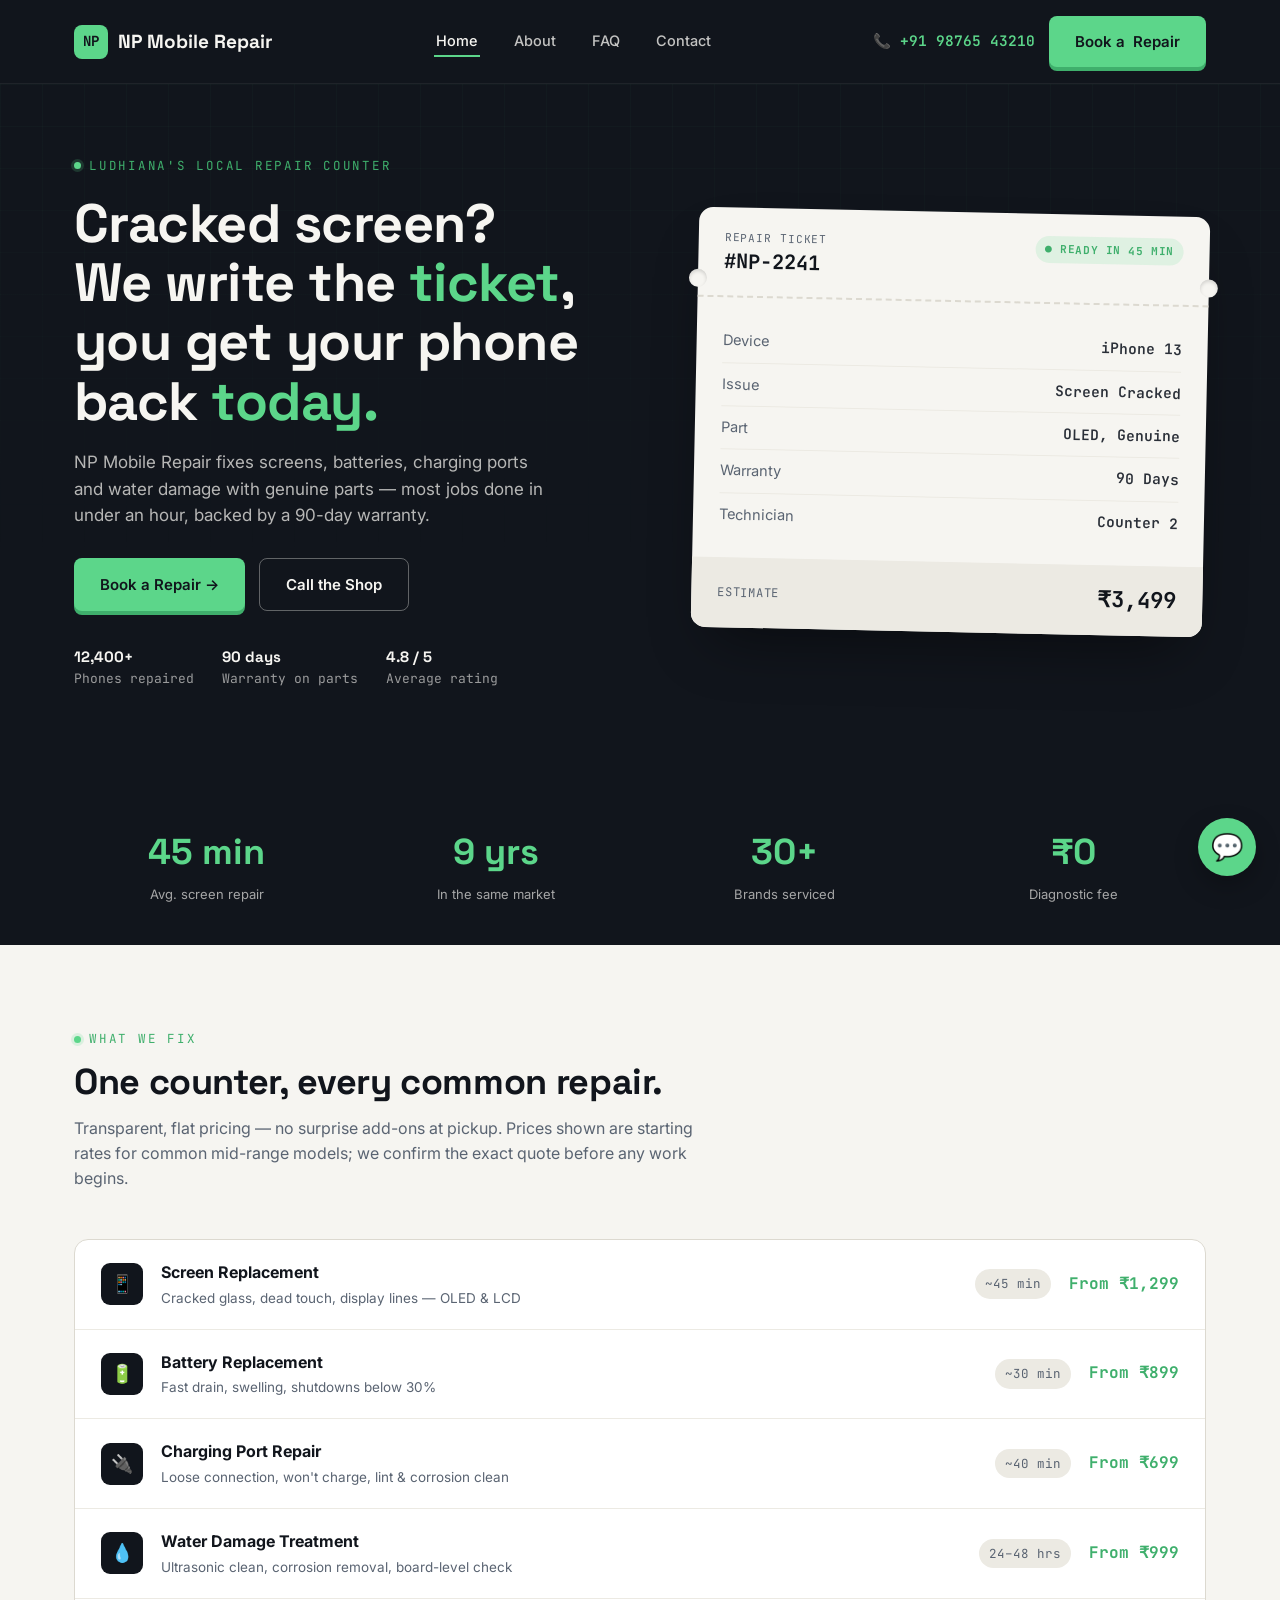
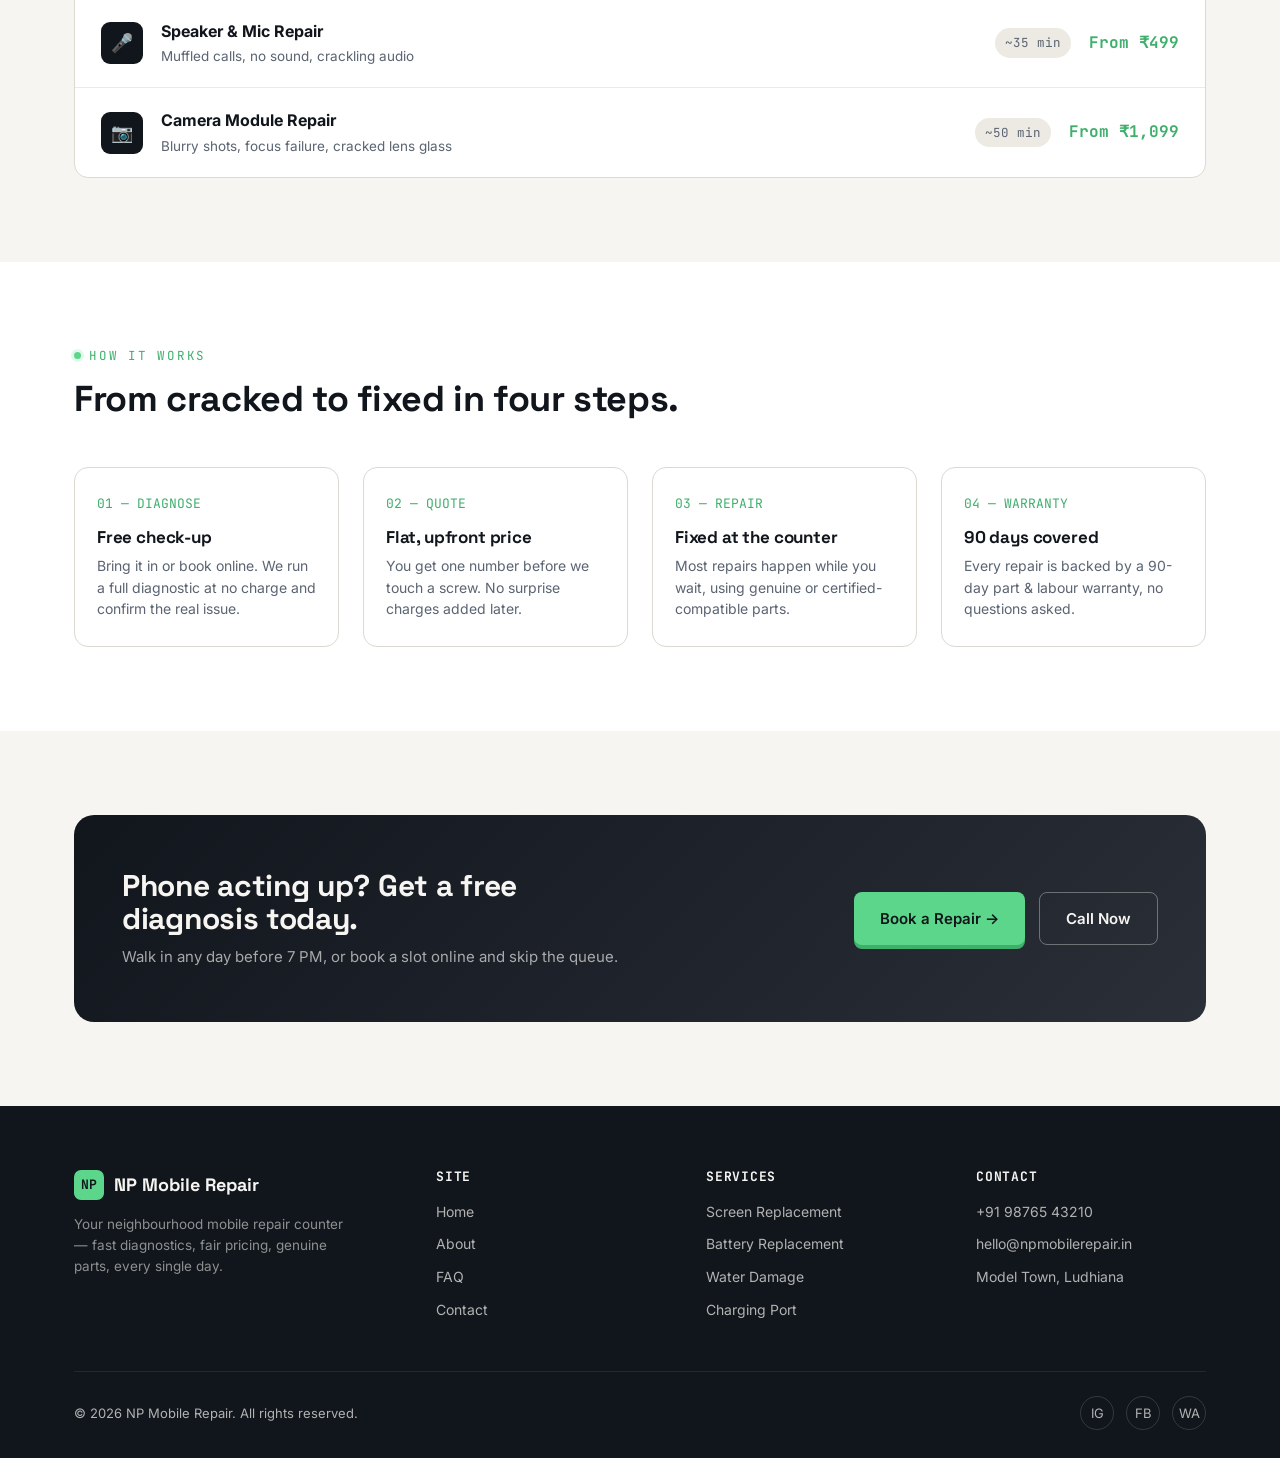
==== index.html @ 380b5847 "Add files via upload" ====
<!DOCTYPE html>
<html lang="en">
<head>
<meta charset="UTF-8">
<meta name="viewport" content="width=device-width, initial-scale=1.0">
<title>NP Mobile Repair — Fast, Honest Phone Repair</title>
<meta name="description" content="NP Mobile Repair fixes screens, batteries, charging ports and water damage with genuine parts and a 90-day warranty. Walk in or book a doorstep visit.">
<link rel="preconnect" href="https://fonts.googleapis.com">
<link href="https://fonts.googleapis.com/css2?family=Space+Grotesk:wght@500;600;700&family=Inter:wght@400;500;600;700&family=JetBrains+Mono:wght@400;500;700&display=swap" rel="stylesheet">
<link rel="stylesheet" href="style.css">
</head>
<body>

<header>
  <nav class="nav wrap">
    <a href="index.html" class="brand"><span class="mark">NP</span> NP Mobile Repair</a>
    <ul class="nav-links">
      <li><a href="index.html" class="active">Home</a></li>
      <li><a href="about.html">About</a></li>
      <li><a href="faq.html">FAQ</a></li>
      <li><a href="contact.html">Contact</a></li>
    </ul>
    <div class="nav-cta">
      <a href="tel:+919876543210" class="nav-phone">📞 +91 98765 43210</a>
      <a href="contact.html" class="btn btn-primary"><span class="full">Book a</span> Repair</a>
    </div>
  </nav>
</header>

<section class="hero">
  <div class="wrap hero-grid">
    <div>
      <span class="eyebrow">Ludhiana's local repair counter</span>
      <h1>Cracked screen?<br>We write the <span class="accent">ticket</span>,<br>you get your phone back <span class="accent">today.</span></h1>
      <p class="hero-sub">NP Mobile Repair fixes screens, batteries, charging ports and water damage with genuine parts — most jobs done in under an hour, backed by a 90-day warranty.</p>
      <div class="hero-actions">
        <a href="contact.html" class="btn btn-primary">Book a Repair →</a>
        <a href="tel:+919876543210" class="btn btn-ghost">Call the Shop</a>
      </div>
      <div class="hero-trust">
        <div><b>12,400+</b>Phones repaired</div>
        <div><b>90 days</b>Warranty on parts</div>
        <div><b>4.8 / 5</b>Average rating</div>
      </div>
    </div>

    <div class="ticket">
      <div class="ticket-hole l"></div>
      <div class="ticket-hole r"></div>
      <div class="ticket-top">
        <div>
          <div class="label">Repair Ticket</div>
          <div class="num">#NP-2241</div>
        </div>
        <span class="ticket-status">● Ready in 45 min</span>
      </div>
      <div class="ticket-body">
        <div class="ticket-row"><span>Device</span><span>iPhone 13</span></div>
        <div class="ticket-row"><span>Issue</span><span>Screen Cracked</span></div>
        <div class="ticket-row"><span>Part</span><span>OLED, Genuine</span></div>
        <div class="ticket-row"><span>Warranty</span><span>90 Days</span></div>
        <div class="ticket-row"><span>Technician</span><span>Counter 2</span></div>
      </div>
      <div class="ticket-foot">
        <span class="total-label">Estimate</span>
        <span class="total-val">₹3,499</span>
      </div>
    </div>
  </div>
</section>

<div class="stats">
  <div class="wrap stats-grid">
    <div><b>45 min</b><span>Avg. screen repair</span></div>
    <div><b>9 yrs</b><span>In the same market</span></div>
    <div><b>30+</b><span>Brands serviced</span></div>
    <div><b>₹0</b><span>Diagnostic fee</span></div>
  </div>
</div>

<section id="services">
  <div class="wrap">
    <div class="section-head">
      <span class="eyebrow">What we fix</span>
      <h2>One counter, every common repair.</h2>
      <p>Transparent, flat pricing — no surprise add-ons at pickup. Prices shown are starting rates for common mid-range models; we confirm the exact quote before any work begins.</p>
    </div>

    <div class="price-list">
      <div class="price-row">
        <div class="price-icon">📱</div>
        <div>
          <div class="price-name">Screen Replacement</div>
          <div class="price-desc">Cracked glass, dead touch, display lines — OLED &amp; LCD</div>
        </div>
        <span class="price-time">~45 min</span>
        <span class="price-val">From ₹1,299</span>
      </div>
      <div class="price-row">
        <div class="price-icon">🔋</div>
        <div>
          <div class="price-name">Battery Replacement</div>
          <div class="price-desc">Fast drain, swelling, shutdowns below 30%</div>
        </div>
        <span class="price-time">~30 min</span>
        <span class="price-val">From ₹899</span>
      </div>
      <div class="price-row">
        <div class="price-icon">🔌</div>
        <div>
          <div class="price-name">Charging Port Repair</div>
          <div class="price-desc">Loose connection, won't charge, lint &amp; corrosion clean</div>
        </div>
        <span class="price-time">~40 min</span>
        <span class="price-val">From ₹699</span>
      </div>
      <div class="price-row">
        <div class="price-icon">💧</div>
        <div>
          <div class="price-name">Water Damage Treatment</div>
          <div class="price-desc">Ultrasonic clean, corrosion removal, board-level check</div>
        </div>
        <span class="price-time">24–48 hrs</span>
        <span class="price-val">From ₹999</span>
      </div>
      <div class="price-row">
        <div class="price-icon">🎤</div>
        <div>
          <div class="price-name">Speaker &amp; Mic Repair</div>
          <div class="price-desc">Muffled calls, no sound, crackling audio</div>
        </div>
        <span class="price-time">~35 min</span>
        <span class="price-val">From ₹499</span>
      </div>
      <div class="price-row">
        <div class="price-icon">📷</div>
        <div>
          <div class="price-name">Camera Module Repair</div>
          <div class="price-desc">Blurry shots, focus failure, cracked lens glass</div>
        </div>
        <span class="price-time">~50 min</span>
        <span class="price-val">From ₹1,099</span>
      </div>
    </div>
  </div>
</section>

<section class="section-alt">
  <div class="wrap">
    <div class="section-head">
      <span class="eyebrow">How it works</span>
      <h2>From cracked to fixed in four steps.</h2>
    </div>
    <div class="steps">
      <div class="step">
        <div class="step-num">01 — DIAGNOSE</div>
        <h3>Free check-up</h3>
        <p>Bring it in or book online. We run a full diagnostic at no charge and confirm the real issue.</p>
      </div>
      <div class="step">
        <div class="step-num">02 — QUOTE</div>
        <h3>Flat, upfront price</h3>
        <p>You get one number before we touch a screw. No surprise charges added later.</p>
      </div>
      <div class="step">
        <div class="step-num">03 — REPAIR</div>
        <h3>Fixed at the counter</h3>
        <p>Most repairs happen while you wait, using genuine or certified-compatible parts.</p>
      </div>
      <div class="step">
        <div class="step-num">04 — WARRANTY</div>
        <h3>90 days covered</h3>
        <p>Every repair is backed by a 90-day part &amp; labour warranty, no questions asked.</p>
      </div>
    </div>
  </div>
</section>

<section>
  <div class="wrap">
    <div class="cta-band">
      <div>
        <h2>Phone acting up? Get a free diagnosis today.</h2>
        <p>Walk in any day before 7 PM, or book a slot online and skip the queue.</p>
      </div>
      <div style="display:flex;gap:14px;flex-wrap:wrap;">
        <a href="contact.html" class="btn btn-primary">Book a Repair →</a>
        <a href="tel:+919876543210" class="btn btn-ghost">Call Now</a>
      </div>
    </div>
  </div>
</section>

<footer>
  <div class="wrap">
    <div class="foot-grid">
      <div>
        <div class="foot-brand"><span class="mark">NP</span> NP Mobile Repair</div>
        <p class="foot-desc">Your neighbourhood mobile repair counter — fast diagnostics, fair pricing, genuine parts, every single day.</p>
      </div>
      <div class="foot-col">
        <h4>Site</h4>
        <ul>
          <li><a href="index.html">Home</a></li>
          <li><a href="about.html">About</a></li>
          <li><a href="faq.html">FAQ</a></li>
          <li><a href="contact.html">Contact</a></li>
        </ul>
      </div>
      <div class="foot-col">
        <h4>Services</h4>
        <ul>
          <li><a href="index.html#services">Screen Replacement</a></li>
          <li><a href="index.html#services">Battery Replacement</a></li>
          <li><a href="index.html#services">Water Damage</a></li>
          <li><a href="index.html#services">Charging Port</a></li>
        </ul>
      </div>
      <div class="foot-col">
        <h4>Contact</h4>
        <ul>
          <li>+91 98765 43210</li>
          <li>hello@npmobilerepair.in</li>
          <li>Model Town, Ludhiana</li>
        </ul>
      </div>
    </div>
    <div class="foot-bottom">
      <span>© 2026 NP Mobile Repair. All rights reserved.</span>
      <div class="foot-social">
        <a href="#" aria-label="Instagram">IG</a>
        <a href="#" aria-label="Facebook">FB</a>
        <a href="#" aria-label="WhatsApp">WA</a>
      </div>
    </div>
  </div>
</footer>

<a href="https://wa.me/919876543210" class="float-wa" aria-label="Chat on WhatsApp">💬</a>

</body>
</html>
---- style.css ----
/* ================= NP MOBILE REPAIR — design tokens ================= */
:root{
  --ink:#11151C;
  --ink-soft:#1B2230;
  --green:#5CD68A;
  --green-dim:#3FAF6C;
  --amber:#F2B33D;
  --paper:#F6F5F1;
  --paper-dim:#ECEAE3;
  --slate:#5A6472;
  --slate-dark:#2A2F38;
  --white:#FFFFFF;
  --line:#DCD9D0;

  --display: "Space Grotesk", "Arial Narrow", sans-serif;
  --body: "Inter", system-ui, -apple-system, sans-serif;
  --mono: "JetBrains Mono", "Courier New", monospace;

  --radius: 10px;
  --max: 1180px;
}

*{box-sizing:border-box;}
html{scroll-behavior:smooth;}
body{
  margin:0;
  font-family:var(--body);
  background:var(--paper);
  color:var(--slate-dark);
  line-height:1.55;
  -webkit-font-smoothing:antialiased;
}
img{max-width:100%;display:block;}
a{color:inherit;text-decoration:none;}
h1,h2,h3,h4{font-family:var(--display);margin:0;line-height:1.1;letter-spacing:-0.01em;}
p{margin:0;}
ul{margin:0;padding:0;list-style:none;}
button{font-family:inherit;cursor:pointer;border:none;background:none;}

.wrap{max-width:var(--max);margin:0 auto;padding:0 24px;}

:focus-visible{
  outline:3px solid var(--amber);
  outline-offset:3px;
}

/* ================= utility ================= */
.eyebrow{
  font-family:var(--mono);
  font-size:12.5px;
  letter-spacing:0.14em;
  text-transform:uppercase;
  color:var(--green-dim);
  display:flex;
  align-items:center;
  gap:8px;
}
.eyebrow::before{
  content:"";
  width:7px;height:7px;
  background:var(--green);
  border-radius:50%;
  box-shadow:0 0 0 3px rgba(92,214,138,0.18);
}
.btn{
  display:inline-flex;
  align-items:center;
  justify-content:center;
  gap:8px;
  padding:14px 26px;
  border-radius:8px;
  font-weight:600;
  font-size:15px;
  transition:transform 0.15s ease, box-shadow 0.15s ease, background 0.15s ease;
  white-space:nowrap;
}
.btn-primary{
  background:var(--green);
  color:var(--ink);
  box-shadow:0 4px 0 var(--green-dim);
}
.btn-primary:hover{transform:translateY(-2px);box-shadow:0 6px 0 var(--green-dim);}
.btn-primary:active{transform:translateY(1px);box-shadow:0 2px 0 var(--green-dim);}
.btn-ghost{
  background:transparent;
  color:var(--paper);
  border:1.5px solid rgba(246,245,241,0.35);
}
.btn-ghost:hover{border-color:var(--green);color:var(--green);}
.btn-dark{
  background:var(--ink);
  color:var(--paper);
}
.btn-dark:hover{background:var(--slate-dark);}

@media (prefers-reduced-motion: reduce){
  *{animation-duration:0.01ms !important; transition-duration:0.01ms !important;}
  html{scroll-behavior:auto;}
}

/* ================= header ================= */
header{
  background:var(--ink);
  position:sticky;
  top:0;
  z-index:50;
  border-bottom:1px solid rgba(255,255,255,0.06);
}
.nav{
  display:flex;
  align-items:center;
  justify-content:space-between;
  padding:16px 24px;
}
.brand{
  display:flex;
  align-items:center;
  gap:10px;
  font-family:var(--display);
  color:var(--paper);
  font-size:19px;
  font-weight:700;
}
.brand .mark{
  width:34px;height:34px;
  background:var(--green);
  border-radius:8px;
  display:flex;align-items:center;justify-content:center;
  color:var(--ink);
  font-family:var(--mono);
  font-weight:700;
  font-size:14px;
}
.nav-links{
  display:flex;
  gap:32px;
  font-size:14.5px;
  font-weight:500;
  color:rgba(246,245,241,0.78);
}
.nav-links a{padding:6px 2px;border-bottom:2px solid transparent;transition:color .15s, border-color .15s;}
.nav-links a:hover, .nav-links a.active{color:var(--paper);border-color:var(--green);}
.nav-cta{display:flex;align-items:center;gap:14px;}
.nav-phone{
  font-family:var(--mono);
  color:var(--green);
  font-size:14.5px;
  font-weight:600;
}
.nav-toggle{display:none;color:var(--paper);font-size:26px;}

@media (max-width:860px){
  .nav-links{display:none;}
  .nav-toggle{display:block;}
  .nav-cta .btn-primary span.full{display:none;}
}

/* ================= hero / ticket ================= */
.hero{
  background:var(--ink);
  color:var(--paper);
  padding:72px 0 96px;
  position:relative;
  overflow:hidden;
}
.hero::before{
  content:"";
  position:absolute;
  inset:0;
  background-image:
    linear-gradient(rgba(92,214,138,0.06) 1px, transparent 1px),
    linear-gradient(90deg, rgba(92,214,138,0.06) 1px, transparent 1px);
  background-size:42px 42px;
  mask-image:linear-gradient(to bottom, rgba(0,0,0,0.5), transparent 70%);
}
.hero-grid{
  position:relative;
  display:grid;
  grid-template-columns:1.05fr 0.95fr;
  gap:56px;
  align-items:center;
}
.hero h1{
  font-size:clamp(34px, 4.4vw, 54px);
  margin:18px 0 18px;
}
.hero h1 .accent{color:var(--green);}
.hero-sub{
  color:rgba(246,245,241,0.72);
  font-size:17px;
  max-width:480px;
  margin-bottom:30px;
}
.hero-actions{display:flex;gap:14px;flex-wrap:wrap;margin-bottom:34px;}
.hero-trust{
  display:flex;
  gap:28px;
  flex-wrap:wrap;
  font-family:var(--mono);
  font-size:13px;
  color:rgba(246,245,241,0.6);
}
.hero-trust b{color:var(--paper);font-size:15px;display:block;font-family:var(--display);}

/* Repair ticket card */
.ticket{
  background:var(--paper);
  color:var(--slate-dark);
  border-radius:14px;
  padding:0;
  position:relative;
  box-shadow:0 30px 60px -20px rgba(0,0,0,0.45);
  transform:rotate(1.2deg);
}
.ticket-top{
  padding:22px 26px 18px;
  border-bottom:2px dashed var(--line);
  display:flex;
  justify-content:space-between;
  align-items:flex-start;
  gap:10px;
}
.ticket-top .label{font-family:var(--mono);font-size:11px;color:var(--slate);text-transform:uppercase;letter-spacing:0.08em;}
.ticket-top .num{font-family:var(--mono);font-size:20px;font-weight:700;color:var(--ink);}
.ticket-status{
  background:rgba(92,214,138,0.15);
  color:var(--green-dim);
  font-family:var(--mono);
  font-size:11px;
  padding:5px 10px;
  border-radius:20px;
  font-weight:700;
  text-transform:uppercase;
  letter-spacing:0.05em;
  white-space:nowrap;
}
.ticket-body{padding:22px 26px;}
.ticket-row{
  display:flex;
  justify-content:space-between;
  padding:10px 0;
  border-bottom:1px solid var(--paper-dim);
  font-size:14.5px;
}
.ticket-row:last-child{border-bottom:none;}
.ticket-row span:first-child{color:var(--slate);}
.ticket-row span:last-child{font-weight:600;font-family:var(--mono);}
.ticket-foot{
  background:var(--paper-dim);
  padding:18px 26px;
  border-radius:0 0 14px 14px;
  display:flex;
  justify-content:space-between;
  align-items:center;
}
.ticket-foot .total-label{font-size:12px;color:var(--slate);text-transform:uppercase;letter-spacing:0.06em;font-family:var(--mono);}
.ticket-foot .total-val{font-family:var(--mono);font-size:22px;font-weight:700;color:var(--ink);}
.ticket::after{
  content:"PUNCTURED FOR AUTHENTICITY";
  position:absolute;
  top:-10px;left:50%;
  transform:translateX(-50%);
  font-size:0;
}
.ticket-hole{
  position:absolute;
  width:18px;height:18px;
  background:var(--paper);
  border-radius:50%;
  box-shadow:inset 0 2px 4px rgba(0,0,0,0.15);
}
.ticket-hole.l{left:-9px;top:62px;}
.ticket-hole.r{right:-9px;top:62px;}

@media (max-width:900px){
  .hero-grid{grid-template-columns:1fr;}
  .ticket{transform:none;max-width:420px;}
}

/* ================= sections (shared) ================= */
section{padding:84px 0;}
.section-head{
  max-width:620px;
  margin-bottom:48px;
}
.section-head h2{
  font-size:clamp(26px,3vw,36px);
  margin-top:14px;
  color:var(--ink);
}
.section-head p{color:var(--slate);font-size:16px;margin-top:14px;}
.section-alt{background:var(--white);}

/* services / price list */
.price-list{
  border:1px solid var(--line);
  border-radius:14px;
  overflow:hidden;
  background:var(--white);
}
.price-row{
  display:grid;
  grid-template-columns:auto 1fr auto auto;
  align-items:center;
  gap:18px;
  padding:20px 26px;
  border-bottom:1px solid var(--paper-dim);
  transition:background .15s;
}
.price-row:last-child{border-bottom:none;}
.price-row:hover{background:var(--paper);}
.price-icon{
  width:42px;height:42px;
  border-radius:9px;
  background:var(--ink);
  display:flex;align-items:center;justify-content:center;
  color:var(--green);
  font-size:18px;
  flex-shrink:0;
}
.price-name{font-weight:700;font-size:16px;color:var(--ink);}
.price-desc{font-size:13.5px;color:var(--slate);margin-top:3px;}
.price-time{
  font-family:var(--mono);
  font-size:12.5px;
  color:var(--slate);
  background:var(--paper-dim);
  padding:5px 10px;
  border-radius:20px;
  white-space:nowrap;
}
.price-val{
  font-family:var(--mono);
  font-weight:700;
  font-size:16px;
  color:var(--green-dim);
  white-space:nowrap;
}
@media (max-width:640px){
  .price-row{grid-template-columns:auto 1fr;row-gap:10px;}
  .price-time{display:none;}
  .price-val{grid-column:2;justify-self:start;}
}

/* steps */
.steps{
  display:grid;
  grid-template-columns:repeat(4,1fr);
  gap:24px;
}
.step{
  background:var(--white);
  border:1px solid var(--line);
  border-radius:14px;
  padding:26px 22px;
}
.step .step-num{
  font-family:var(--mono);
  color:var(--green-dim);
  font-size:13px;
  margin-bottom:14px;
}
.step h3{font-size:17px;color:var(--ink);margin-bottom:8px;}
.step p{font-size:14px;color:var(--slate);}
@media (max-width:900px){.steps{grid-template-columns:repeat(2,1fr);}}
@media (max-width:560px){.steps{grid-template-columns:1fr;}}

/* stats strip */
.stats{
  background:var(--ink);
  color:var(--paper);
  padding:40px 0;
}
.stats-grid{
  display:grid;
  grid-template-columns:repeat(4,1fr);
  gap:24px;
  text-align:center;
}
.stats-grid b{
  font-family:var(--display);
  font-size:clamp(26px,3vw,36px);
  color:var(--green);
  display:block;
}
.stats-grid span{font-size:13px;color:rgba(246,245,241,0.65);}
@media (max-width:700px){.stats-grid{grid-template-columns:repeat(2,1fr);gap:30px;}}

/* about page bits */
.about-grid{
  display:grid;
  grid-template-columns:1fr 1fr;
  gap:56px;
  align-items:start;
}
.value-card{
  padding:20px 0;
  border-top:1px solid var(--line);
}
.value-card:first-child{border-top:none;}
.value-card h4{color:var(--ink);font-size:16px;margin-bottom:6px;}
.value-card p{color:var(--slate);font-size:14.5px;}
@media (max-width:860px){.about-grid{grid-template-columns:1fr;}}

.team{
  display:grid;
  grid-template-columns:repeat(3,1fr);
  gap:24px;
}
.team-card{
  background:var(--paper);
  border:1px solid var(--line);
  border-radius:14px;
  padding:24px;
  text-align:center;
}
.team-avatar{
  width:64px;height:64px;
  border-radius:50%;
  background:var(--ink);
  color:var(--green);
  font-family:var(--mono);
  font-weight:700;
  display:flex;align-items:center;justify-content:center;
  margin:0 auto 14px;
  font-size:18px;
}
.team-card h4{color:var(--ink);font-size:15.5px;}
.team-card span{font-size:12.5px;color:var(--slate);font-family:var(--mono);}
@media (max-width:760px){.team{grid-template-columns:1fr;}}

/* FAQ */
.faq-list{max-width:760px;}
.faq-item{
  border-bottom:1px solid var(--line);
}
.faq-q{
  width:100%;
  display:flex;
  justify-content:space-between;
  align-items:center;
  padding:22px 4px;
  font-family:var(--display);
  font-size:16.5px;
  color:var(--ink);
  text-align:left;
  gap:16px;
}
.faq-q .plus{
  font-family:var(--mono);
  font-size:20px;
  color:var(--green-dim);
  transition:transform .2s;
  flex-shrink:0;
}
.faq-item.open .faq-q .plus{transform:rotate(45deg);}
.faq-a{
  max-height:0;
  overflow:hidden;
  transition:max-height .25s ease;
}
.faq-a p{
  padding:0 4px 22px;
  color:var(--slate);
  font-size:14.5px;
  max-width:640px;
}
.faq-cat{
  font-family:var(--mono);
  font-size:12px;
  letter-spacing:0.08em;
  text-transform:uppercase;
  color:var(--green-dim);
  margin:36px 0 8px;
}
.faq-cat:first-child{margin-top:0;}

/* contact */
.contact-grid{
  display:grid;
  grid-template-columns:1fr 1fr;
  gap:48px;
  align-items:start;
}
.contact-card{
  background:var(--ink);
  color:var(--paper);
  border-radius:16px;
  padding:34px;
}
.contact-card h3{font-size:20px;margin-bottom:24px;}
.contact-line{
  display:flex;
  gap:14px;
  padding:14px 0;
  border-bottom:1px solid rgba(255,255,255,0.08);
}
.contact-line:last-child{border-bottom:none;}
.contact-line .ic{
  width:36px;height:36px;
  border-radius:8px;
  background:rgba(92,214,138,0.15);
  color:var(--green);
  display:flex;align-items:center;justify-content:center;
  flex-shrink:0;
  font-size:15px;
}
.contact-line .label{font-size:11.5px;color:rgba(246,245,241,0.55);text-transform:uppercase;letter-spacing:0.06em;font-family:var(--mono);}
.contact-line .val{font-size:15px;font-weight:600;margin-top:2px;}
.contact-line .val small{display:block;font-weight:400;color:rgba(246,245,241,0.6);font-size:12.5px;margin-top:2px;}

.form-card{
  background:var(--white);
  border:1px solid var(--line);
  border-radius:16px;
  padding:34px;
}
.form-row{margin-bottom:18px;}
.form-row label{
  display:block;
  font-size:12.5px;
  font-weight:600;
  color:var(--ink);
  margin-bottom:7px;
  text-transform:uppercase;
  letter-spacing:0.04em;
}
.form-row input, .form-row select, .form-row textarea{
  width:100%;
  padding:13px 14px;
  border:1.5px solid var(--line);
  border-radius:8px;
  font-family:var(--body);
  font-size:14.5px;
  background:var(--paper);
  color:var(--slate-dark);
  transition:border-color .15s, background .15s;
}
.form-row input:focus, .form-row select:focus, .form-row textarea:focus{
  border-color:var(--green-dim);
  background:var(--white);
}
.form-grid-2{display:grid;grid-template-columns:1fr 1fr;gap:16px;}
@media (max-width:560px){.form-grid-2{grid-template-columns:1fr;}.contact-grid{grid-template-columns:1fr;}}
.form-note{font-size:12.5px;color:var(--slate);margin-top:14px;}
.form-success{
  display:none;
  background:rgba(92,214,138,0.12);
  border:1px solid var(--green-dim);
  color:var(--green-dim);
  padding:14px 16px;
  border-radius:8px;
  font-size:14px;
  font-weight:600;
  margin-bottom:18px;
}
.form-success.show{display:block;}

/* map placeholder */
.map-box{
  border-radius:14px;
  overflow:hidden;
  border:1px solid var(--line);
  height:260px;
}
.map-box iframe{width:100%;height:100%;border:0;display:block;}

/* CTA band */
.cta-band{
  background:linear-gradient(135deg, var(--ink), var(--slate-dark));
  color:var(--paper);
  border-radius:20px;
  padding:54px 48px;
  display:flex;
  justify-content:space-between;
  align-items:center;
  gap:30px;
  flex-wrap:wrap;
}
.cta-band h2{font-size:clamp(22px,2.6vw,30px);max-width:480px;}
.cta-band p{color:rgba(246,245,241,0.65);margin-top:10px;font-size:15px;}

/* footer */
footer{
  background:var(--ink);
  color:rgba(246,245,241,0.7);
  padding:64px 0 28px;
}
.foot-grid{
  display:grid;
  grid-template-columns:1.4fr 1fr 1fr 1fr;
  gap:40px;
  padding-bottom:40px;
  border-bottom:1px solid rgba(255,255,255,0.08);
}
.foot-brand{display:flex;align-items:center;gap:10px;font-family:var(--display);color:var(--paper);font-size:18px;font-weight:700;margin-bottom:14px;}
.foot-brand .mark{width:30px;height:30px;background:var(--green);border-radius:7px;display:flex;align-items:center;justify-content:center;color:var(--ink);font-family:var(--mono);font-weight:700;font-size:13px;}
.foot-desc{font-size:13.5px;max-width:280px;color:rgba(246,245,241,0.55);}
.foot-col h4{color:var(--paper);font-size:13px;text-transform:uppercase;letter-spacing:0.06em;margin-bottom:16px;font-family:var(--mono);}
.foot-col li{margin-bottom:11px;font-size:14px;}
.foot-col a:hover{color:var(--green);}
.foot-bottom{
  display:flex;
  justify-content:space-between;
  align-items:center;
  padding-top:24px;
  font-size:13px;
  flex-wrap:wrap;
  gap:10px;
}
.foot-social{display:flex;gap:12px;}
.foot-social a{
  width:34px;height:34px;
  border-radius:50%;
  border:1px solid rgba(255,255,255,0.15);
  display:flex;align-items:center;justify-content:center;
  font-size:13px;
}
.foot-social a:hover{border-color:var(--green);color:var(--green);}
@media (max-width:860px){.foot-grid{grid-template-columns:1fr 1fr;}}
@media (max-width:560px){.foot-grid{grid-template-columns:1fr;}}

/* whatsapp float */
.float-wa{
  position:fixed;
  bottom:24px;
  right:24px;
  width:58px;height:58px;
  background:var(--green);
  color:var(--ink);
  border-radius:50%;
  display:flex;
  align-items:center;
  justify-content:center;
  font-size:26px;
  box-shadow:0 10px 24px rgba(0,0,0,0.25);
  z-index:60;
  transition:transform .15s;
}
.float-wa:hover{transform:scale(1.08);}

/* page hero (simple, for about/faq/contact) */
.page-hero{
  background:var(--ink);
  color:var(--paper);
  padding:56px 0 64px;
}
.page-hero h1{font-size:clamp(30px,4vw,44px);margin-top:14px;}
.page-hero p{color:rgba(246,245,241,0.65);margin-top:14px;max-width:560px;font-size:15.5px;}
.crumb{font-family:var(--mono);font-size:12.5px;color:rgba(246,245,241,0.5);margin-top:18px;}
.crumb a:hover{color:var(--green);}

/* badges row on about */
.badge-row{display:flex;gap:14px;flex-wrap:wrap;margin-top:20px;}
.badge{
  font-family:var(--mono);
  font-size:12px;
  background:var(--paper-dim);
  color:var(--slate-dark);
  padding:8px 14px;
  border-radius:20px;
  border:1px solid var(--line);
}
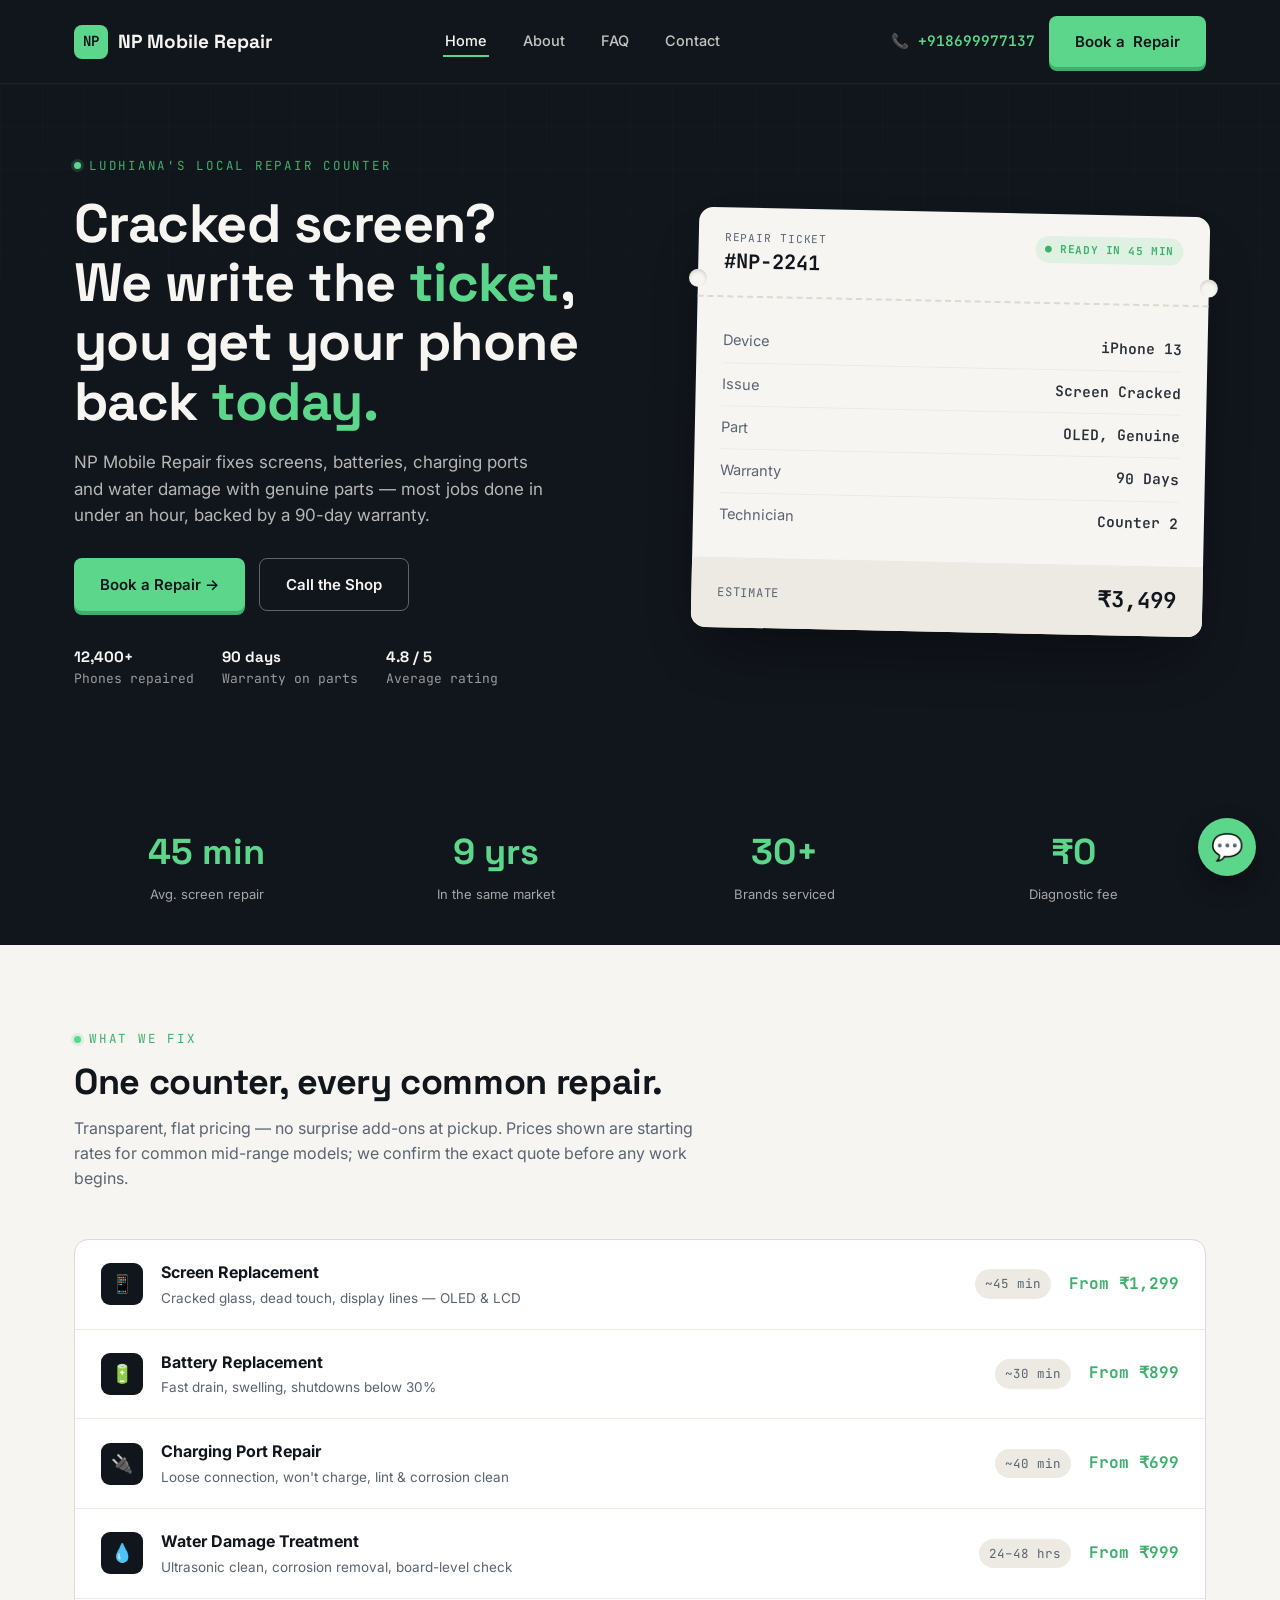
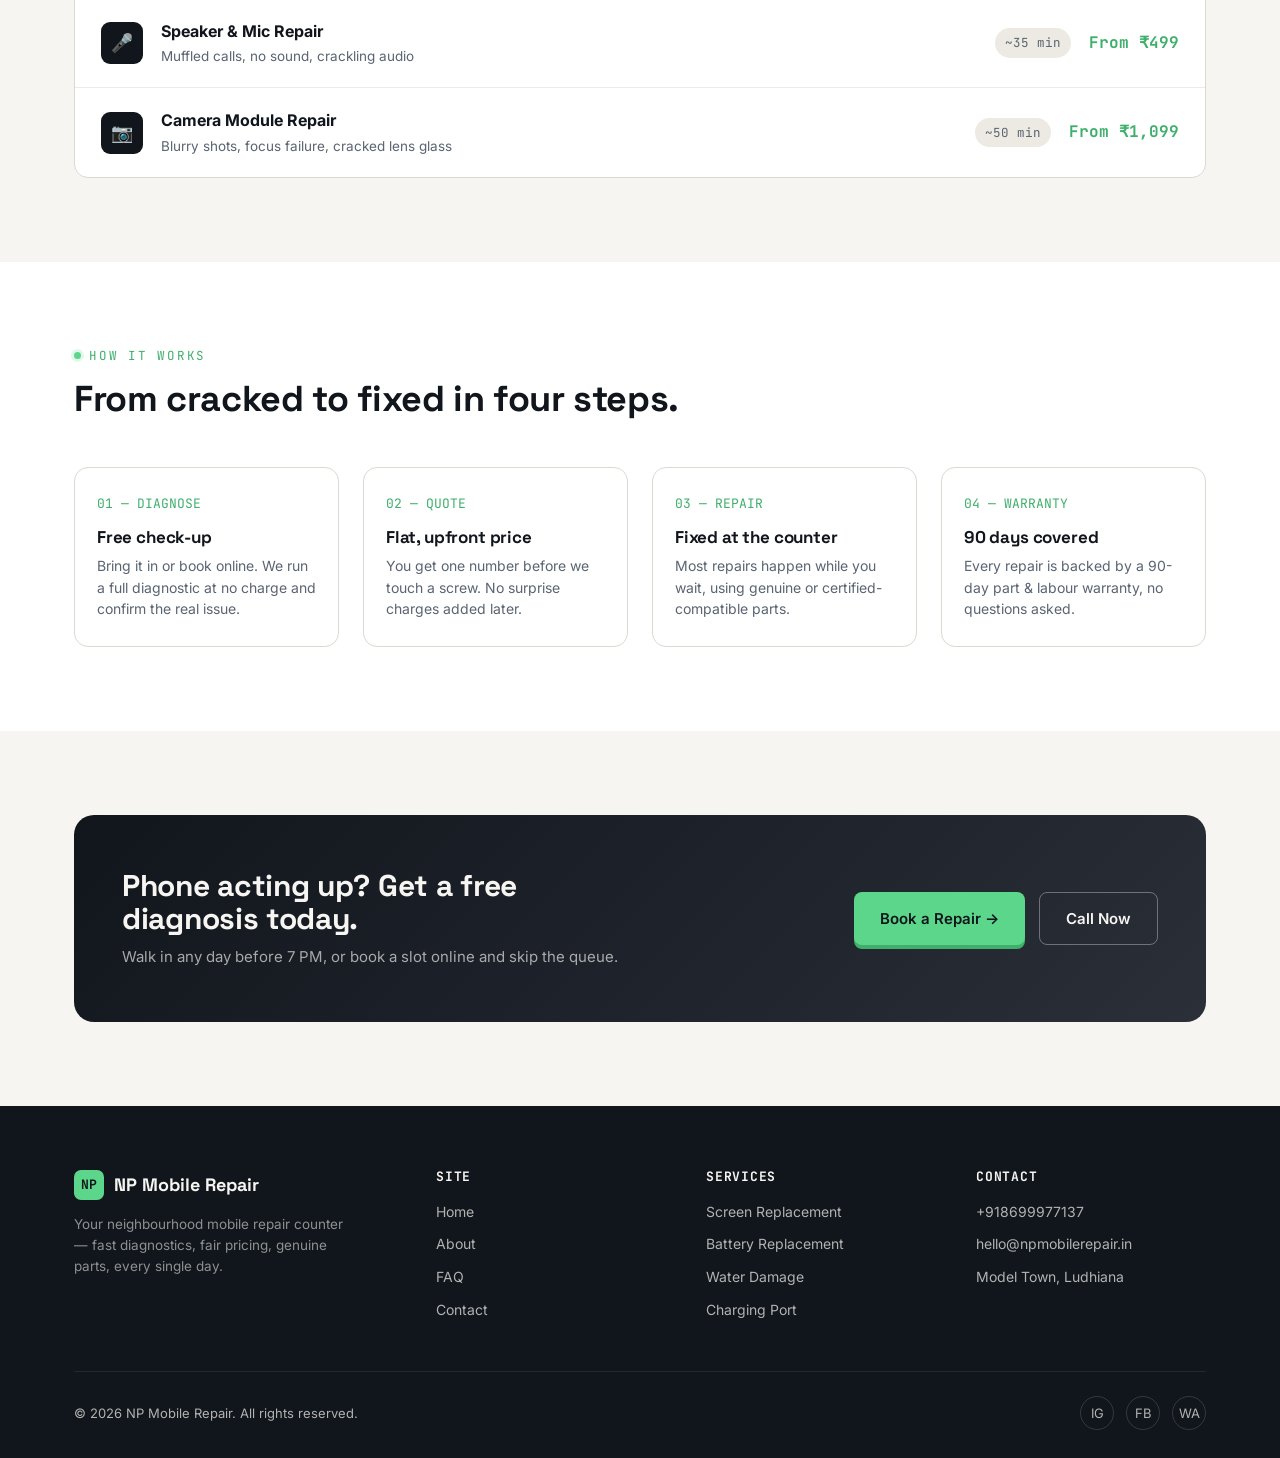
==== commit d7684975: "index.html" ====
--- a/index.html
+++ b/index.html
@@ -21,7 +21,7 @@
       <li><a href="contact.html">Contact</a></li>
     </ul>
     <div class="nav-cta">
-      <a href="tel:+919876543210" class="nav-phone">📞 +91 98765 43210</a>
+      <a href="tel:+919876543210" class="nav-phone">📞 +918699977137</a>
       <a href="contact.html" class="btn btn-primary"><span class="full">Book a</span> Repair</a>
     </div>
   </nav>
@@ -219,7 +219,7 @@
       <div class="foot-col">
         <h4>Contact</h4>
         <ul>
-          <li>+91 98765 43210</li>
+          <li>+918699977137</li>
           <li>hello@npmobilerepair.in</li>
           <li>Model Town, Ludhiana</li>
         </ul>
@@ -236,7 +236,7 @@
   </div>
 </footer>
 
-<a href="https://wa.me/919876543210" class="float-wa" aria-label="Chat on WhatsApp">💬</a>
+<a href="https://wa.me/+918699977137" class="float-wa" aria-label="Chat on WhatsApp">💬</a>
 
 </body>
 </html>
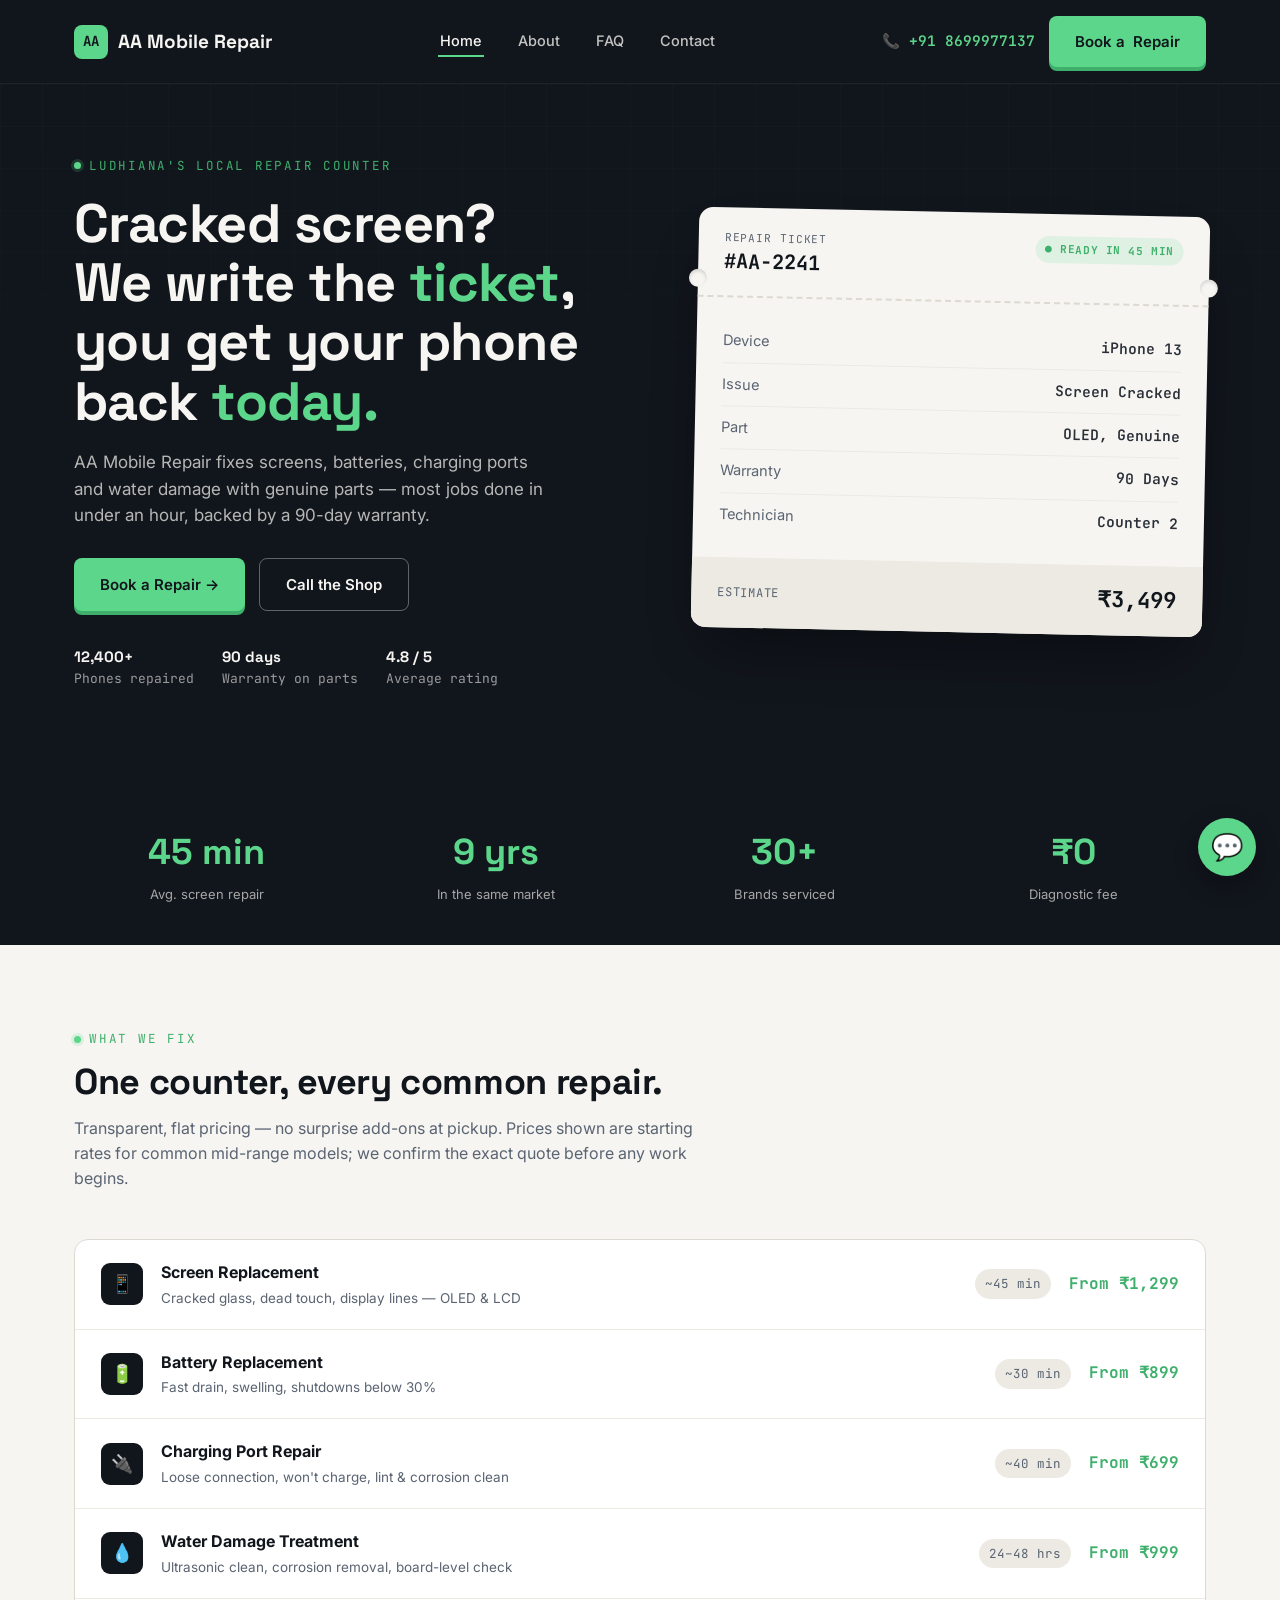
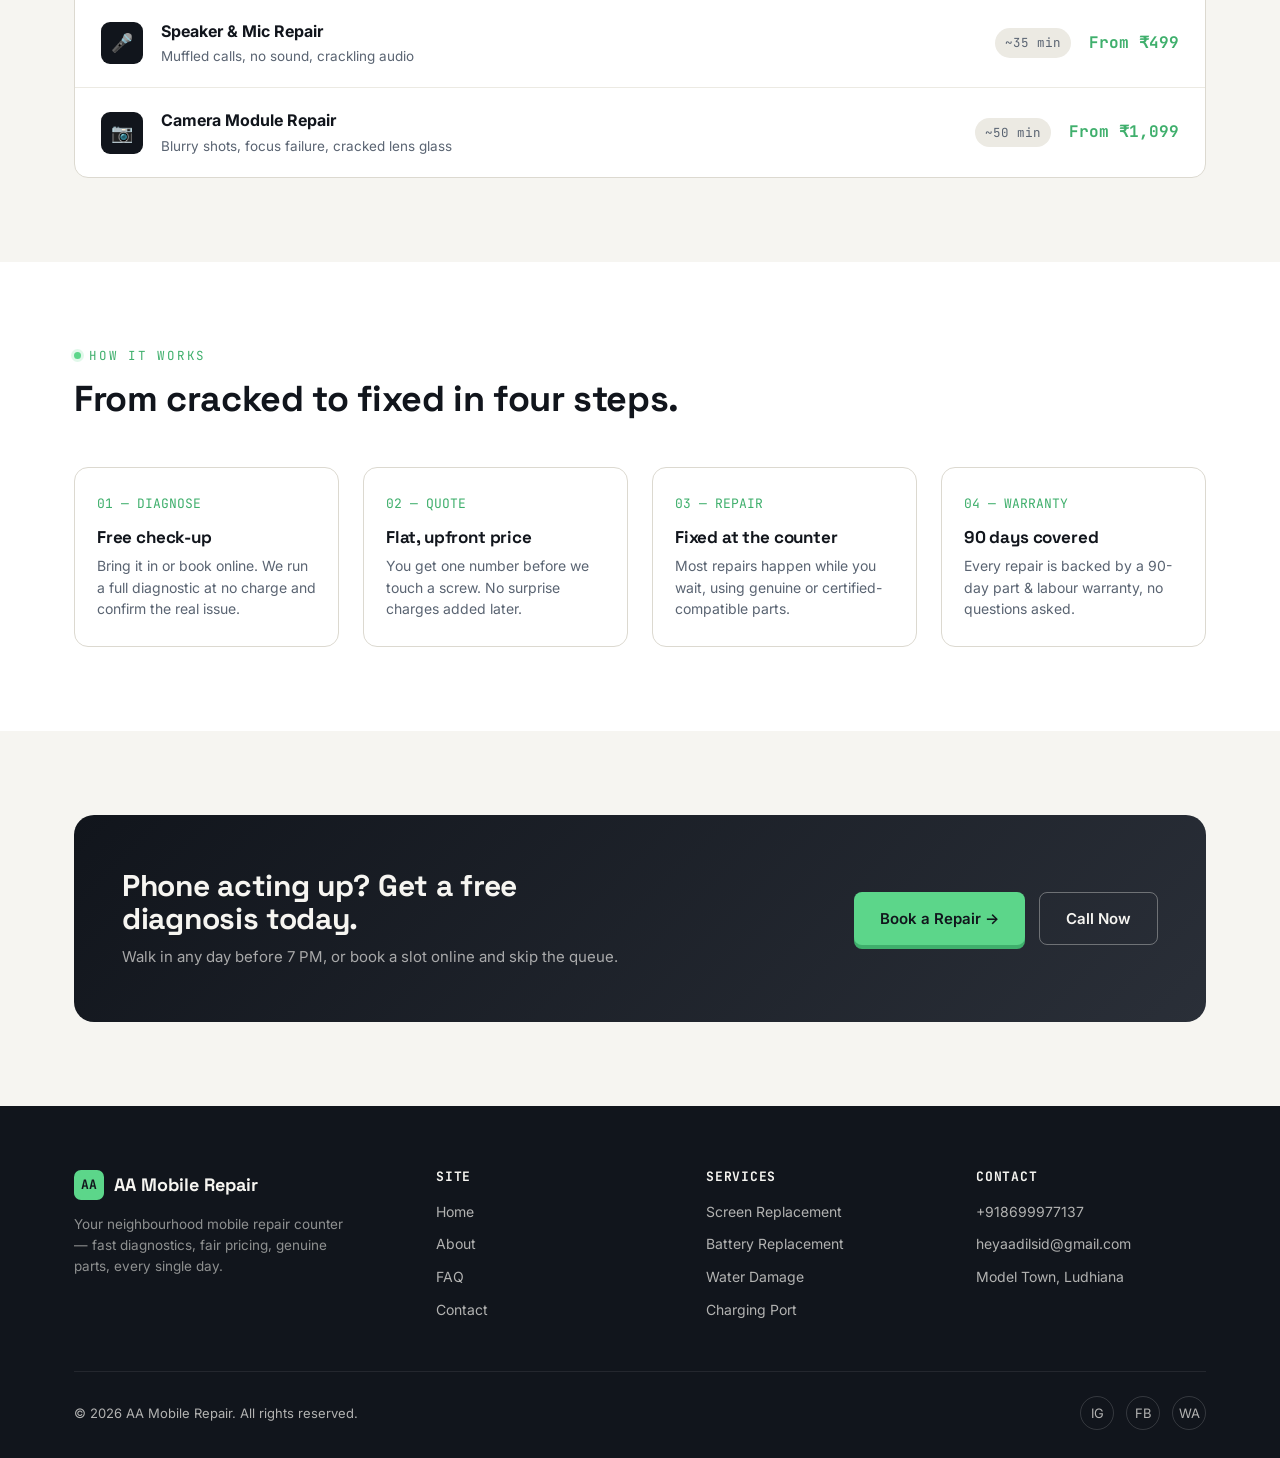
==== commit 33ef2a1a: "index.html" ====
--- a/index.html
+++ b/index.html
@@ -3,7 +3,7 @@
 <head>
 <meta charset="UTF-8">
 <meta name="viewport" content="width=device-width, initial-scale=1.0">
-<title>NP Mobile Repair — Fast, Honest Phone Repair</title>
+<title> AA Mobile Repair — Fast, Honest Phone Repair</title>
 <meta name="description" content="NP Mobile Repair fixes screens, batteries, charging ports and water damage with genuine parts and a 90-day warranty. Walk in or book a doorstep visit.">
 <link rel="preconnect" href="https://fonts.googleapis.com">
 <link href="https://fonts.googleapis.com/css2?family=Space+Grotesk:wght@500;600;700&family=Inter:wght@400;500;600;700&family=JetBrains+Mono:wght@400;500;700&display=swap" rel="stylesheet">
@@ -13,7 +13,7 @@
 
 <header>
   <nav class="nav wrap">
-    <a href="index.html" class="brand"><span class="mark">NP</span> NP Mobile Repair</a>
+    <a href="index.html" class="brand"><span class="mark">AA</span> AA Mobile Repair</a>
     <ul class="nav-links">
       <li><a href="index.html" class="active">Home</a></li>
       <li><a href="about.html">About</a></li>
@@ -21,7 +21,7 @@
       <li><a href="contact.html">Contact</a></li>
     </ul>
     <div class="nav-cta">
-      <a href="tel:+919876543210" class="nav-phone">📞 +918699977137</a>
+      <a href="tel:+919876543210" class="nav-phone">📞 +91 8699977137</a>
       <a href="contact.html" class="btn btn-primary"><span class="full">Book a</span> Repair</a>
     </div>
   </nav>
@@ -32,7 +32,7 @@
     <div>
       <span class="eyebrow">Ludhiana's local repair counter</span>
       <h1>Cracked screen?<br>We write the <span class="accent">ticket</span>,<br>you get your phone back <span class="accent">today.</span></h1>
-      <p class="hero-sub">NP Mobile Repair fixes screens, batteries, charging ports and water damage with genuine parts — most jobs done in under an hour, backed by a 90-day warranty.</p>
+      <p class="hero-sub">AA Mobile Repair fixes screens, batteries, charging ports and water damage with genuine parts — most jobs done in under an hour, backed by a 90-day warranty.</p>
       <div class="hero-actions">
         <a href="contact.html" class="btn btn-primary">Book a Repair →</a>
         <a href="tel:+919876543210" class="btn btn-ghost">Call the Shop</a>
@@ -50,7 +50,7 @@
       <div class="ticket-top">
         <div>
           <div class="label">Repair Ticket</div>
-          <div class="num">#NP-2241</div>
+          <div class="num">#AA-2241</div>
         </div>
         <span class="ticket-status">● Ready in 45 min</span>
       </div>
@@ -195,7 +195,7 @@
   <div class="wrap">
     <div class="foot-grid">
       <div>
-        <div class="foot-brand"><span class="mark">NP</span> NP Mobile Repair</div>
+        <div class="foot-brand"><span class="mark">AA</span> AA Mobile Repair</div>
         <p class="foot-desc">Your neighbourhood mobile repair counter — fast diagnostics, fair pricing, genuine parts, every single day.</p>
       </div>
       <div class="foot-col">
@@ -220,13 +220,13 @@
         <h4>Contact</h4>
         <ul>
           <li>+918699977137</li>
-          <li>hello@npmobilerepair.in</li>
+          <li>heyaadilsid@gmail.com</li>
           <li>Model Town, Ludhiana</li>
         </ul>
       </div>
     </div>
     <div class="foot-bottom">
-      <span>© 2026 NP Mobile Repair. All rights reserved.</span>
+      <span>© 2026 AA Mobile Repair. All rights reserved.</span>
       <div class="foot-social">
         <a href="#" aria-label="Instagram">IG</a>
         <a href="#" aria-label="Facebook">FB</a>
